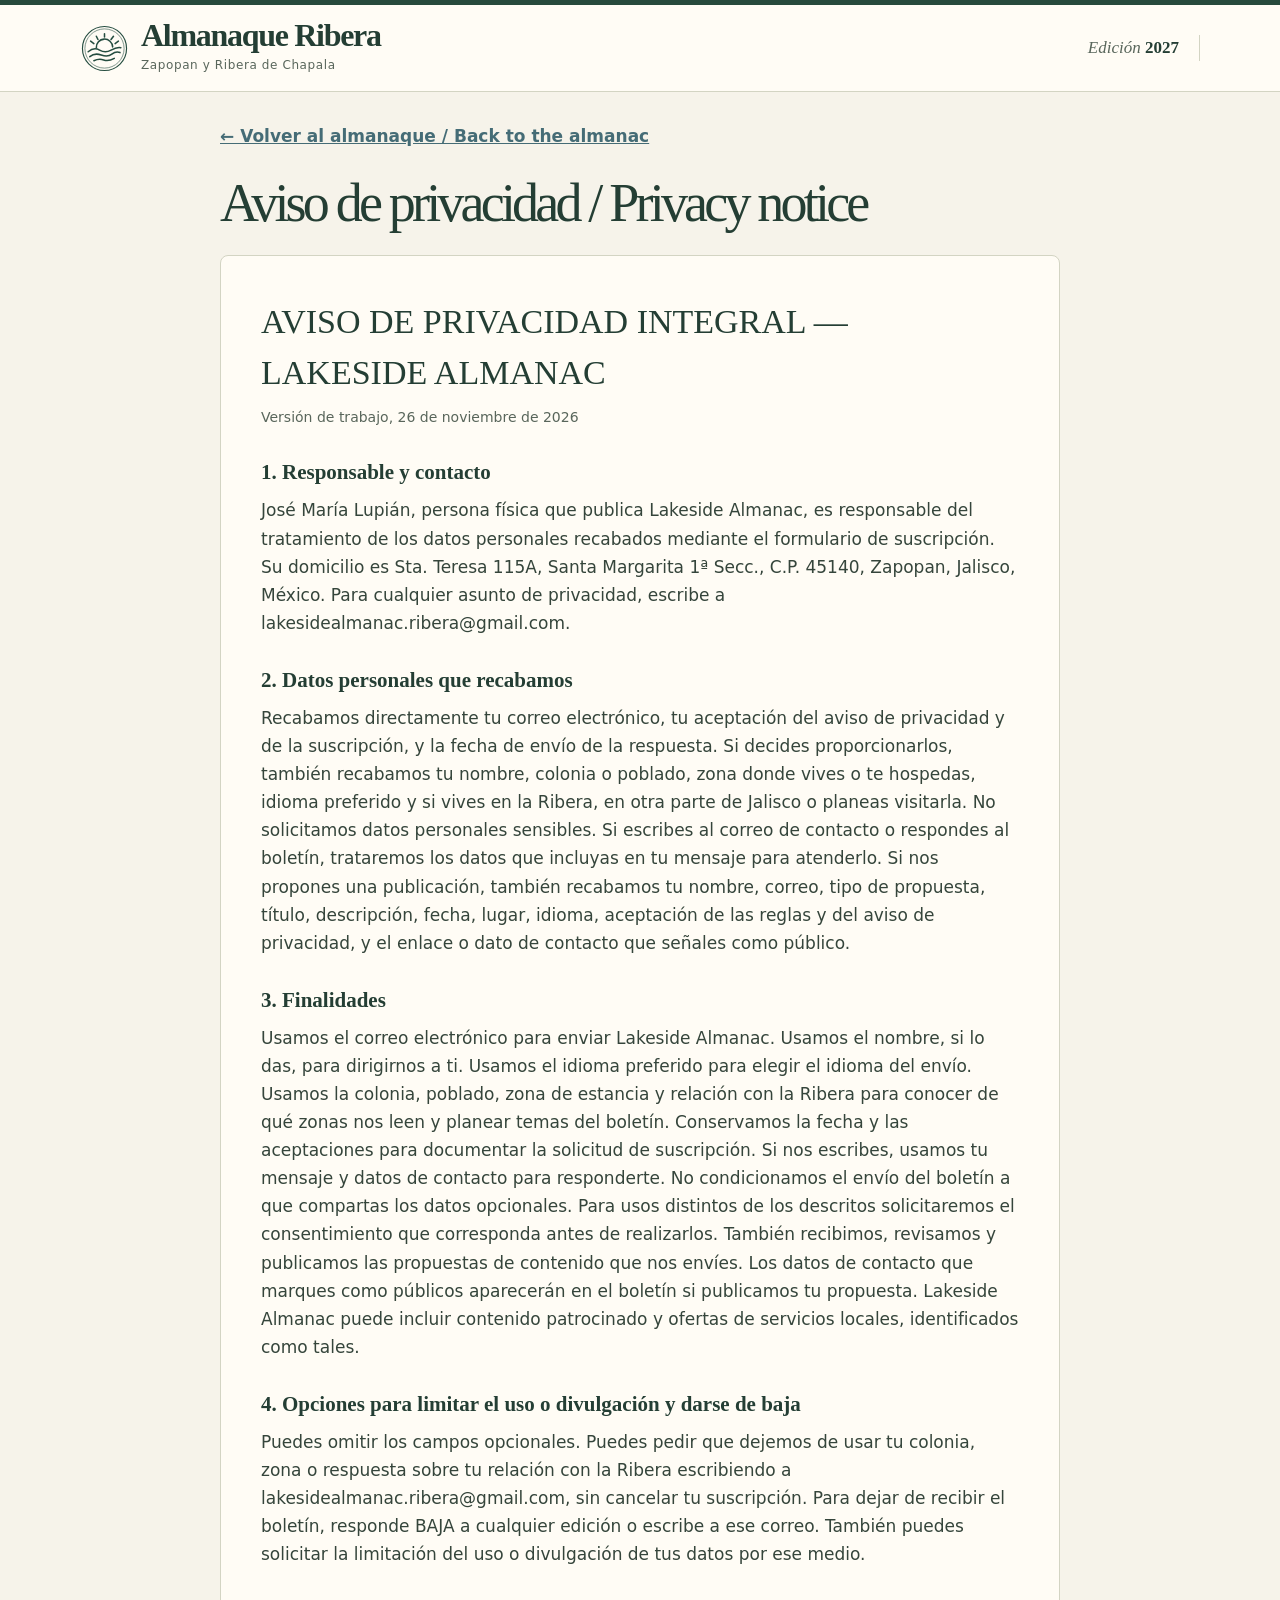
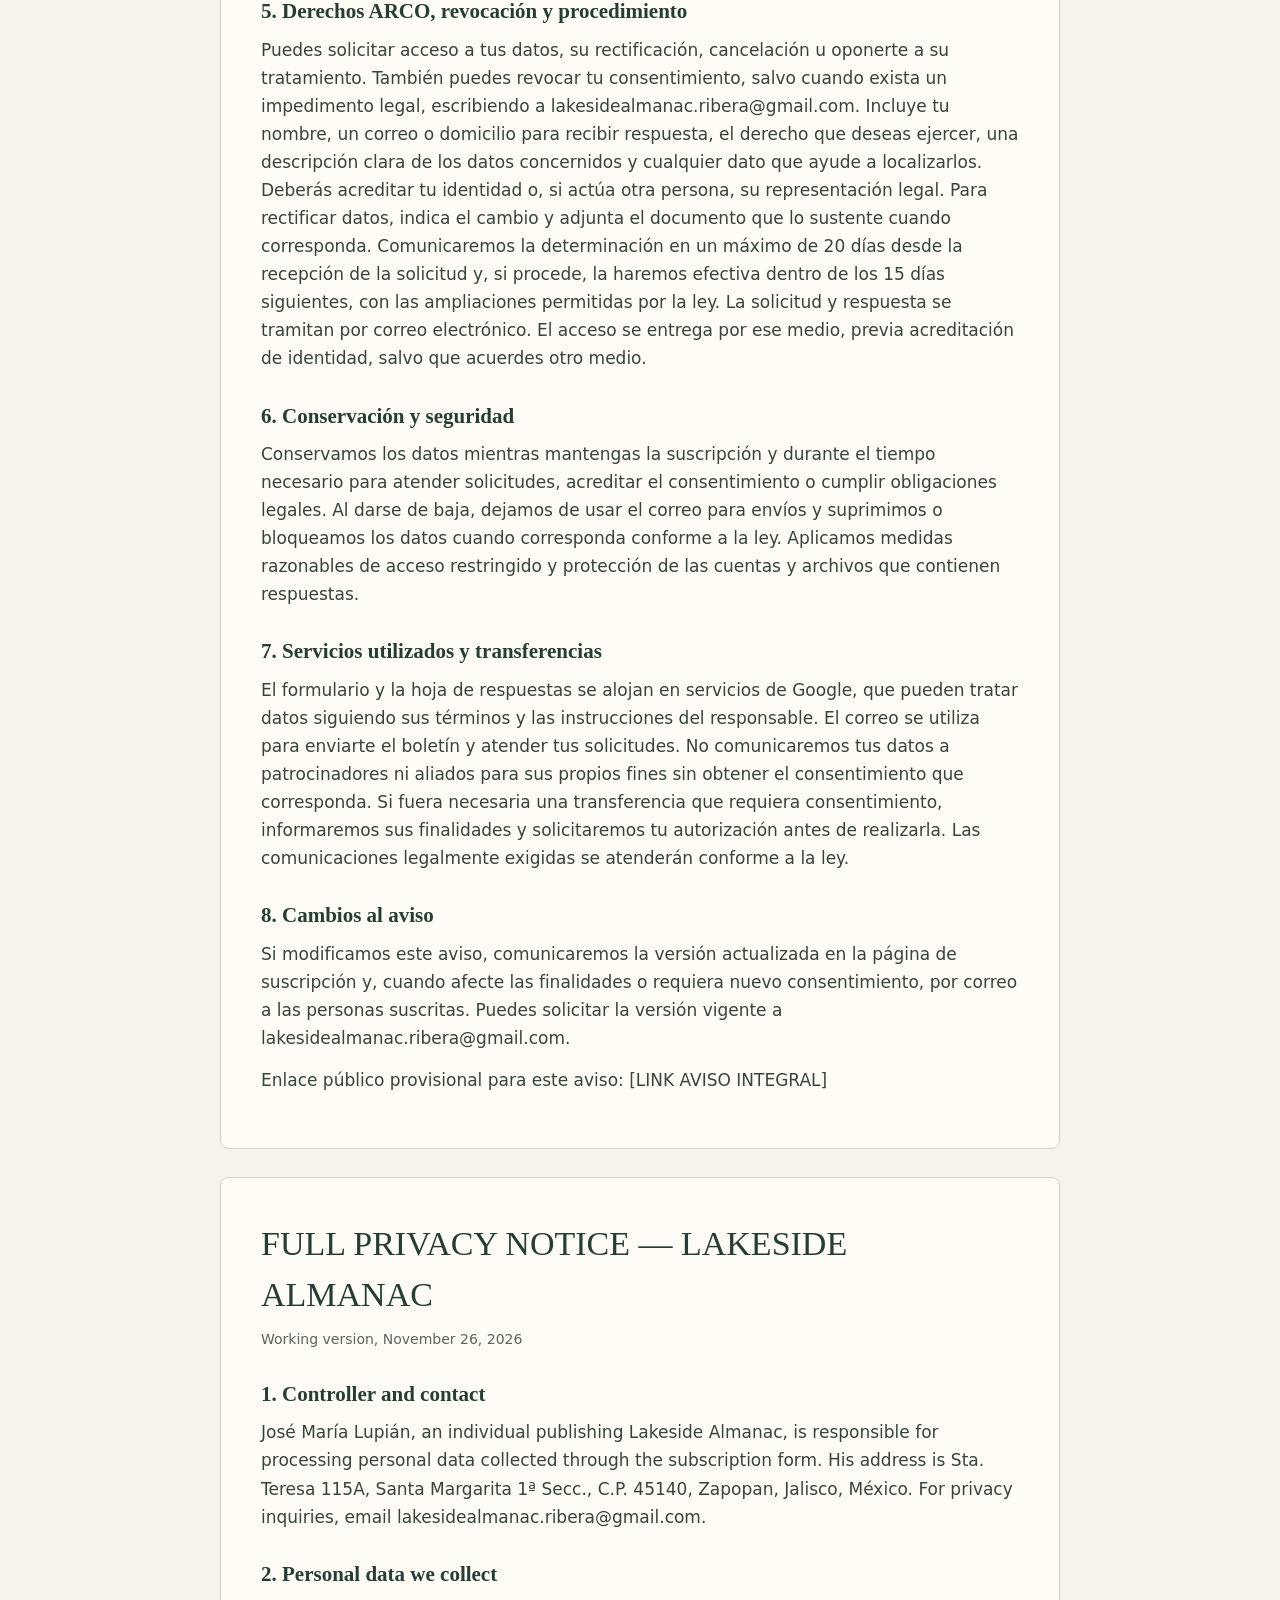
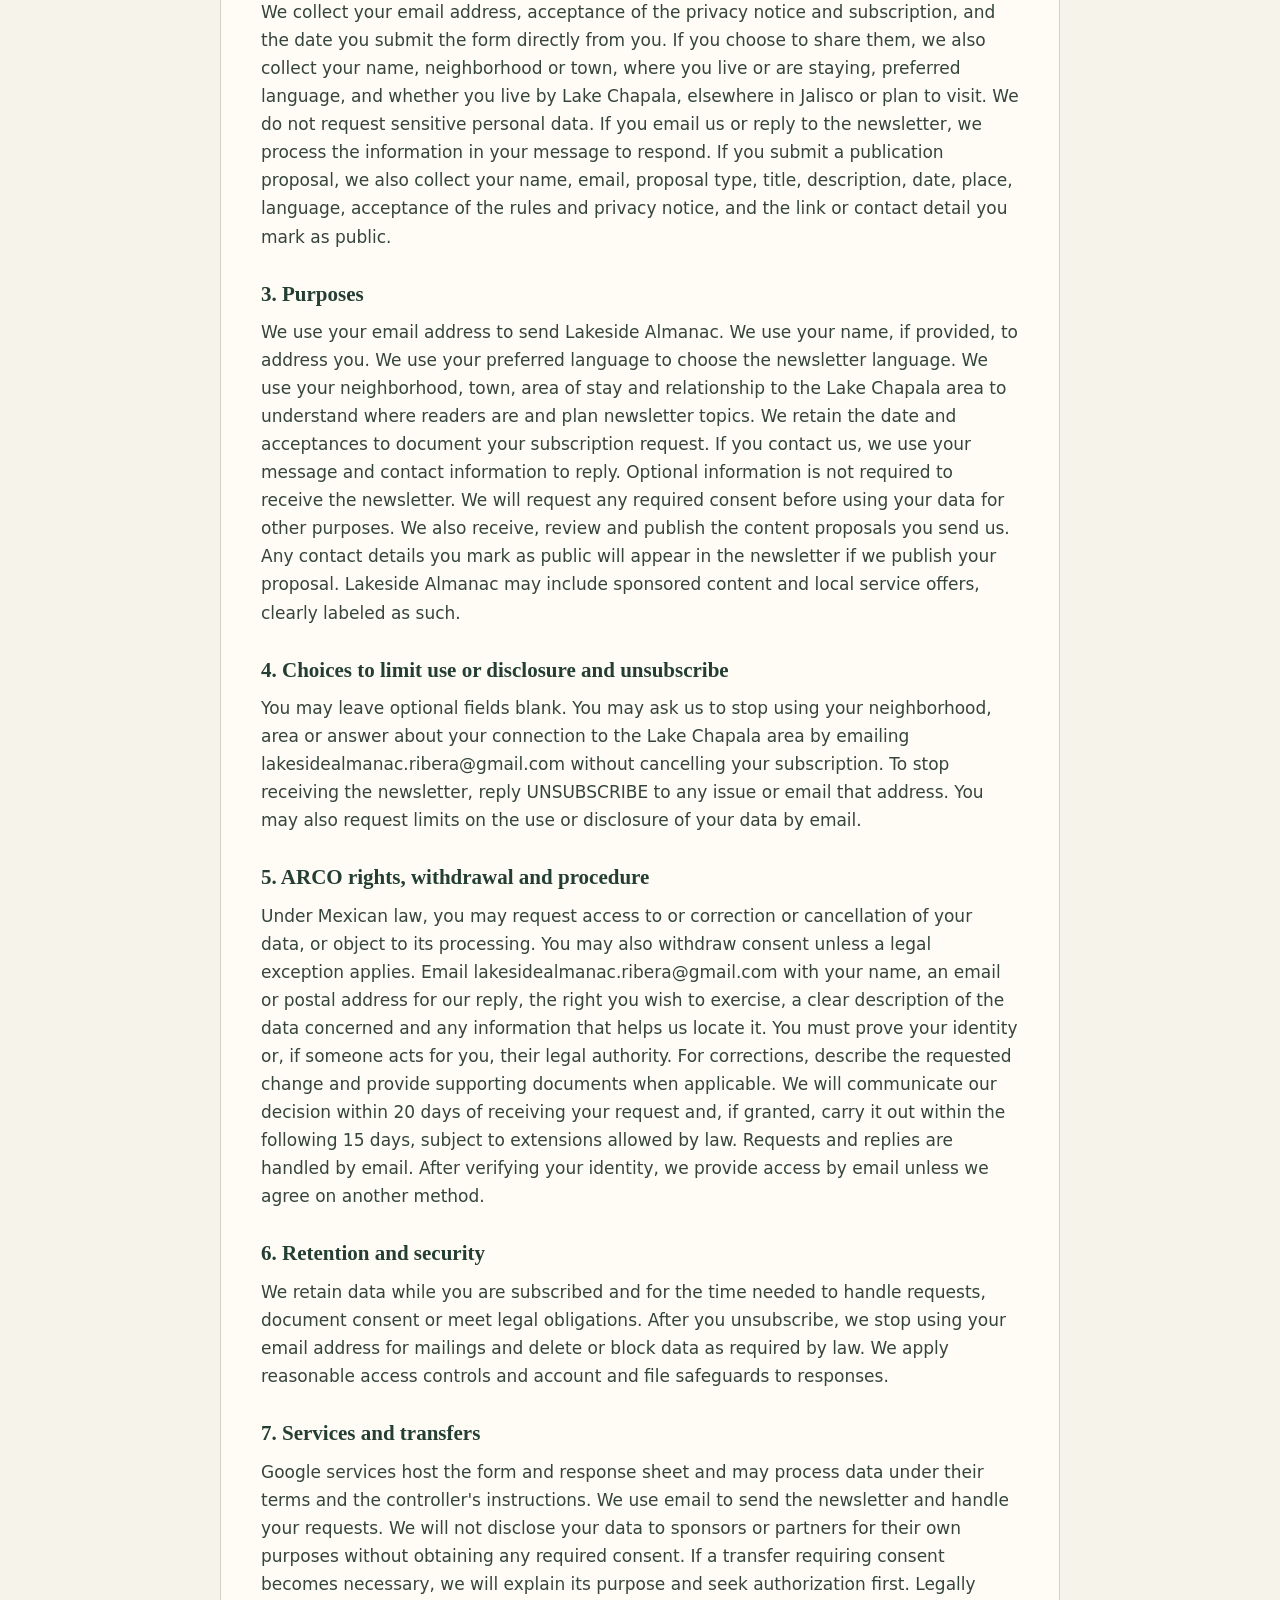
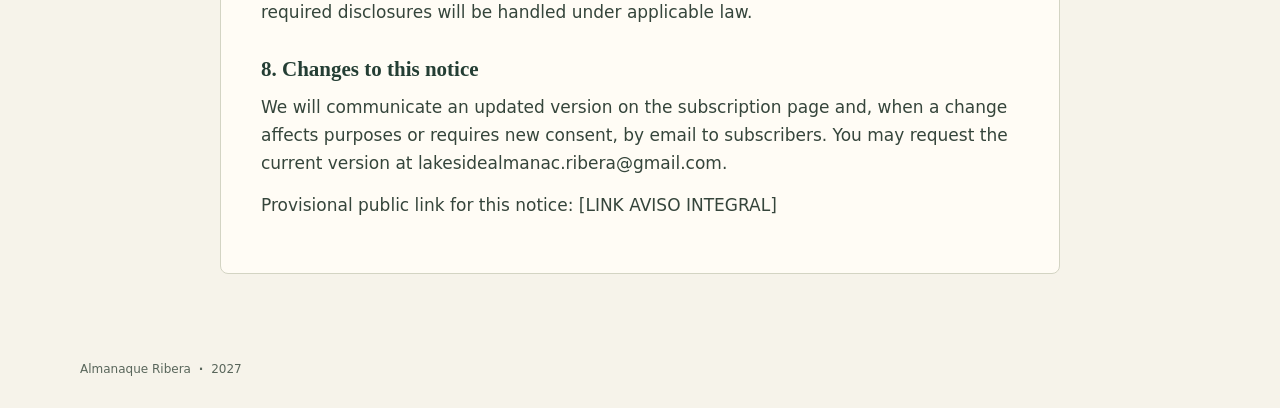
==== public/privacidad.html @ 1652d0a0 "Publicar aviso integral bilingüe y enlace de privacidad" ====
<!doctype html>
<html lang="es-MX">
<head>
<meta charset="utf-8">
<meta name="viewport" content="width=device-width,initial-scale=1">
<meta name="theme-color" content="#21483e">
<title>Aviso de privacidad · Almanaque Ribera</title>
<link rel="icon" href="./assets/sello.svg" type="image/svg+xml">
<link rel="stylesheet" href="./styles.css">
<style>
.privacy{width:min(840px,calc(100% - 32px));margin:32px auto 64px}.privacy>h1{font-size:clamp(34px,6vw,54px);line-height:1.1;color:var(--ink);font-weight:500;margin:0 0 22px}.privacy section{background:var(--paper);border:1px solid var(--line);border-radius:8px;padding:clamp(20px,4vw,40px);margin-top:22px}.privacy h2{font-size:clamp(25px,4vw,34px);font-weight:500;color:var(--ink);margin:0 0 8px}.privacy h3{font-size:21px;font-weight:600;color:var(--ink);margin:28px 0 8px}.privacy p{margin:0 0 14px;line-height:1.65;overflow-wrap:anywhere}.privacy .version{color:var(--muted);font-size:14px}.back{display:inline-block;color:var(--blue);font-weight:600;margin-bottom:24px}.privacy section+section{margin-top:28px}
</style>
<script>try{document.documentElement.dataset.theme=localStorage.getItem("ribera-color")==="dark"?"dark":"light"}catch{}</script>
</head>
<body>
<a class="skip" href="#contenido">Ir al aviso</a>
<header><div class="mast shell"><div class="brand"><img src="./assets/sello.svg" alt="" width="49" height="49"><div><strong>Almanaque Ribera</strong><small>Zapopan y Ribera de Chapala</small></div></div><div class="edition">Edición <b>2027</b></div></div></header>
<main id="contenido" class="privacy">
<a class="back" href="./index.html">← Volver al almanaque / Back to the almanac</a>
<h1>Aviso de privacidad / Privacy notice</h1>
<section lang="es-MX" aria-labelledby="es-MX-title">
<h2 id="es-MX-title">AVISO DE PRIVACIDAD INTEGRAL — LAKESIDE ALMANAC</h2>
<p class="version">Versión de trabajo, 26 de noviembre de 2026</p>
<h3>1. Responsable y contacto</h3>
<p>José María Lupián, persona física que publica Lakeside Almanac, es responsable del tratamiento de los datos personales recabados mediante el formulario de suscripción. Su domicilio es Sta. Teresa 115A, Santa Margarita 1ª Secc., C.P. 45140, Zapopan, Jalisco, México. Para cualquier asunto de privacidad, escribe a lakesidealmanac.ribera@gmail.com.</p>
<h3>2. Datos personales que recabamos</h3>
<p>Recabamos directamente tu correo electrónico, tu aceptación del aviso de privacidad y de la suscripción, y la fecha de envío de la respuesta. Si decides proporcionarlos, también recabamos tu nombre, colonia o poblado, zona donde vives o te hospedas, idioma preferido y si vives en la Ribera, en otra parte de Jalisco o planeas visitarla. No solicitamos datos personales sensibles. Si escribes al correo de contacto o respondes al boletín, trataremos los datos que incluyas en tu mensaje para atenderlo. Si nos propones una publicación, también recabamos tu nombre, correo, tipo de propuesta, título, descripción, fecha, lugar, idioma, aceptación de las reglas y del aviso de privacidad, y el enlace o dato de contacto que señales como público.</p>
<h3>3. Finalidades</h3>
<p>Usamos el correo electrónico para enviar Lakeside Almanac. Usamos el nombre, si lo das, para dirigirnos a ti. Usamos el idioma preferido para elegir el idioma del envío. Usamos la colonia, poblado, zona de estancia y relación con la Ribera para conocer de qué zonas nos leen y planear temas del boletín. Conservamos la fecha y las aceptaciones para documentar la solicitud de suscripción. Si nos escribes, usamos tu mensaje y datos de contacto para responderte. No condicionamos el envío del boletín a que compartas los datos opcionales. Para usos distintos de los descritos solicitaremos el consentimiento que corresponda antes de realizarlos. También recibimos, revisamos y publicamos las propuestas de contenido que nos envíes. Los datos de contacto que marques como públicos aparecerán en el boletín si publicamos tu propuesta. Lakeside Almanac puede incluir contenido patrocinado y ofertas de servicios locales, identificados como tales.</p>
<h3>4. Opciones para limitar el uso o divulgación y darse de baja</h3>
<p>Puedes omitir los campos opcionales. Puedes pedir que dejemos de usar tu colonia, zona o respuesta sobre tu relación con la Ribera escribiendo a lakesidealmanac.ribera@gmail.com, sin cancelar tu suscripción. Para dejar de recibir el boletín, responde BAJA a cualquier edición o escribe a ese correo. También puedes solicitar la limitación del uso o divulgación de tus datos por ese medio.</p>
<h3>5. Derechos ARCO, revocación y procedimiento</h3>
<p>Puedes solicitar acceso a tus datos, su rectificación, cancelación u oponerte a su tratamiento. También puedes revocar tu consentimiento, salvo cuando exista un impedimento legal, escribiendo a lakesidealmanac.ribera@gmail.com. Incluye tu nombre, un correo o domicilio para recibir respuesta, el derecho que deseas ejercer, una descripción clara de los datos concernidos y cualquier dato que ayude a localizarlos. Deberás acreditar tu identidad o, si actúa otra persona, su representación legal. Para rectificar datos, indica el cambio y adjunta el documento que lo sustente cuando corresponda. Comunicaremos la determinación en un máximo de 20 días desde la recepción de la solicitud y, si procede, la haremos efectiva dentro de los 15 días siguientes, con las ampliaciones permitidas por la ley. La solicitud y respuesta se tramitan por correo electrónico. El acceso se entrega por ese medio, previa acreditación de identidad, salvo que acuerdes otro medio.</p>
<h3>6. Conservación y seguridad</h3>
<p>Conservamos los datos mientras mantengas la suscripción y durante el tiempo necesario para atender solicitudes, acreditar el consentimiento o cumplir obligaciones legales. Al darse de baja, dejamos de usar el correo para envíos y suprimimos o bloqueamos los datos cuando corresponda conforme a la ley. Aplicamos medidas razonables de acceso restringido y protección de las cuentas y archivos que contienen respuestas.</p>
<h3>7. Servicios utilizados y transferencias</h3>
<p>El formulario y la hoja de respuestas se alojan en servicios de Google, que pueden tratar datos siguiendo sus términos y las instrucciones del responsable. El correo se utiliza para enviarte el boletín y atender tus solicitudes. No comunicaremos tus datos a patrocinadores ni aliados para sus propios fines sin obtener el consentimiento que corresponda. Si fuera necesaria una transferencia que requiera consentimiento, informaremos sus finalidades y solicitaremos tu autorización antes de realizarla. Las comunicaciones legalmente exigidas se atenderán conforme a la ley.</p>
<h3>8. Cambios al aviso</h3>
<p>Si modificamos este aviso, comunicaremos la versión actualizada en la página de suscripción y, cuando afecte las finalidades o requiera nuevo consentimiento, por correo a las personas suscritas. Puedes solicitar la versión vigente a lakesidealmanac.ribera@gmail.com.</p>
<p>Enlace público provisional para este aviso: [LINK AVISO INTEGRAL]</p>
</section>
<section lang="en" aria-labelledby="en-title">
<h2 id="en-title">FULL PRIVACY NOTICE — LAKESIDE ALMANAC</h2>
<p class="version">Working version, November 26, 2026</p>
<h3>1. Controller and contact</h3>
<p>José María Lupián, an individual publishing Lakeside Almanac, is responsible for processing personal data collected through the subscription form. His address is Sta. Teresa 115A, Santa Margarita 1ª Secc., C.P. 45140, Zapopan, Jalisco, México. For privacy inquiries, email lakesidealmanac.ribera@gmail.com.</p>
<h3>2. Personal data we collect</h3>
<p>We collect your email address, acceptance of the privacy notice and subscription, and the date you submit the form directly from you. If you choose to share them, we also collect your name, neighborhood or town, where you live or are staying, preferred language, and whether you live by Lake Chapala, elsewhere in Jalisco or plan to visit. We do not request sensitive personal data. If you email us or reply to the newsletter, we process the information in your message to respond. If you submit a publication proposal, we also collect your name, email, proposal type, title, description, date, place, language, acceptance of the rules and privacy notice, and the link or contact detail you mark as public.</p>
<h3>3. Purposes</h3>
<p>We use your email address to send Lakeside Almanac. We use your name, if provided, to address you. We use your preferred language to choose the newsletter language. We use your neighborhood, town, area of stay and relationship to the Lake Chapala area to understand where readers are and plan newsletter topics. We retain the date and acceptances to document your subscription request. If you contact us, we use your message and contact information to reply. Optional information is not required to receive the newsletter. We will request any required consent before using your data for other purposes. We also receive, review and publish the content proposals you send us. Any contact details you mark as public will appear in the newsletter if we publish your proposal. Lakeside Almanac may include sponsored content and local service offers, clearly labeled as such.</p>
<h3>4. Choices to limit use or disclosure and unsubscribe</h3>
<p>You may leave optional fields blank. You may ask us to stop using your neighborhood, area or answer about your connection to the Lake Chapala area by emailing lakesidealmanac.ribera@gmail.com without cancelling your subscription. To stop receiving the newsletter, reply UNSUBSCRIBE to any issue or email that address. You may also request limits on the use or disclosure of your data by email.</p>
<h3>5. ARCO rights, withdrawal and procedure</h3>
<p>Under Mexican law, you may request access to or correction or cancellation of your data, or object to its processing. You may also withdraw consent unless a legal exception applies. Email lakesidealmanac.ribera@gmail.com with your name, an email or postal address for our reply, the right you wish to exercise, a clear description of the data concerned and any information that helps us locate it. You must prove your identity or, if someone acts for you, their legal authority. For corrections, describe the requested change and provide supporting documents when applicable. We will communicate our decision within 20 days of receiving your request and, if granted, carry it out within the following 15 days, subject to extensions allowed by law. Requests and replies are handled by email. After verifying your identity, we provide access by email unless we agree on another method.</p>
<h3>6. Retention and security</h3>
<p>We retain data while you are subscribed and for the time needed to handle requests, document consent or meet legal obligations. After you unsubscribe, we stop using your email address for mailings and delete or block data as required by law. We apply reasonable access controls and account and file safeguards to responses.</p>
<h3>7. Services and transfers</h3>
<p>Google services host the form and response sheet and may process data under their terms and the controller's instructions. We use email to send the newsletter and handle your requests. We will not disclose your data to sponsors or partners for their own purposes without obtaining any required consent. If a transfer requiring consent becomes necessary, we will explain its purpose and seek authorization first. Legally required disclosures will be handled under applicable law.</p>
<h3>8. Changes to this notice</h3>
<p>We will communicate an updated version on the subscription page and, when a change affects purposes or requires new consent, by email to subscribers. You may request the current version at lakesidealmanac.ribera@gmail.com.</p>
<p>Provisional public link for this notice: [LINK AVISO INTEGRAL]</p>
</section>
</main>
<footer class="shell"><span>Almanaque Ribera <b>·</b> 2027</span></footer>
</body>
</html>
---- public/styles.css ----
*{box-sizing:border-box}
:root{color-scheme:light;--bg:#f6f3ea;--paper:#fffcf5;--ink:#243e34;--body:#35453b;--muted:#59665b;--line:#d3d4c3;--wash:#e9ecdf;--hero:#f3efdf;--gold:#86612d;--blue:#456c76;--sky:#214c4c;--skytext:#fffbed;--garden:#eef1e4}
:root[data-theme=dark]{color-scheme:dark;--bg:#17251f;--paper:#202f27;--ink:#eff0dc;--body:#e2e6d8;--muted:#bac6b7;--line:#455647;--wash:#33463a;--hero:#263a30;--gold:#e3c088;--blue:#a9cfd0;--sky:#173b3e;--skytext:#f7f3dc;--garden:#29392b}
body{margin:0;background:var(--bg);color:var(--body);font:17px/1.5 system-ui,-apple-system,"Segoe UI",sans-serif}
h1,h2,h3,p,dl,dd,ul{margin:0}button,input{font:inherit}button,summary,.datepick{cursor:pointer}button{color:inherit}button:focus-visible,summary:focus-visible,a:focus-visible,.datepick:focus-within{outline:3px solid #ba8537;outline-offset:3px}button:disabled{opacity:.34;cursor:default}.shell{width:min(1120px,calc(100% - 72px));margin:auto}
header{border-top:5px solid #274a3c;border-bottom:1px solid var(--line);background:var(--paper)}.mast,.brand,.head,.sectionlabel,.daybar,.controls,.eyebrow,.location,.datepick,.times span,footer{display:flex;align-items:center}.mast{min-height:86px;gap:20px}.brand{gap:12px}.brand strong,h1,h2,h3,.times strong,.eventDay,.edition{font-family:Georgia,"Times New Roman",serif}.brand strong{display:block;font-size:clamp(23px,3vw,32px);font-weight:600;letter-spacing:-1.3px;line-height:1;color:var(--ink)}.brand small{font-size:12px;letter-spacing:.6px;color:var(--muted)}.edition{margin-left:auto;font-style:italic;font-size:17px;color:var(--muted);border-right:1px solid var(--line);padding-right:20px}.edition b{color:var(--ink);font-style:normal}
.symbols{position:absolute;width:0;height:0;overflow:hidden}.ico{display:inline-block;width:21px;height:21px;flex:none}.round,.arrow{width:42px;height:42px;display:grid;place-items:center;border:1px solid var(--line);background:transparent;border-radius:50%}.arrow{border-radius:6px}.daybar{justify-content:space-between;padding:21px 0 16px;gap:10px}.sectionlabel{gap:9px;font-weight:650;font-size:15px;color:var(--ink)}.sectionlabel .ico{width:18px}.controls{gap:5px}.datepick{position:relative;gap:8px;font-size:14px;font-weight:600;padding:0 12px;height:42px;border:1px solid var(--line);border-radius:6px;background:var(--paper)}.datepick input{position:absolute;inset:0;width:100%;height:100%;opacity:0;cursor:pointer}.datepick input::-webkit-calendar-picker-indicator{position:absolute;inset:0;width:100%;height:100%;cursor:pointer}
.hero{position:relative;isolation:isolate;overflow:hidden;display:flex;align-items:center;min-height:249px;border:1px solid #aebaa5;border-radius:8px;background:var(--hero)}.heroCopy{z-index:1;padding:27px 34px 30px;min-width:36%}.eyebrow,.kicker,.period,.eventMonth,.facts dt,.footnote{font-size:13px}.eyebrow,.kicker,.period,.eventMonth{letter-spacing:1.4px;font-weight:650;text-transform:uppercase}.eyebrow{gap:9px;color:var(--muted);font-size:11px}.eyebrow i{display:block;width:24px;height:2px;background:#9b783e}#weekday{font:italic 23px Georgia,serif;color:var(--ink);margin-top:18px}h1{font-weight:500;font-size:clamp(42px,5.9vw,78px);letter-spacing:-3.8px;color:var(--ink);line-height:1.06}.location{font-size:14px;gap:5px;margin-top:17px;color:var(--muted)}.location .ico{width:15px;height:17px}.landscape{position:absolute;inset:0 0 0 35%;background:url("./assets/ribera.svg") center right/cover no-repeat;mask-image:linear-gradient(to right,transparent,#000 19%);z-index:-1}
.columns{display:grid;grid-template-columns:1.15fr 1fr;gap:20px;margin:22px 0}.stack{display:flex;flex-direction:column;gap:18px}.card{padding:23px 25px;background:var(--paper);border:1px solid var(--line);border-radius:8px}.head{gap:12px;flex-wrap:wrap}.head h2{font-weight:500;color:var(--ink);font-size:clamp(25px,2.4vw,32px);letter-spacing:-1.2px;line-height:1.16}.head>span{margin-left:auto}.iconbox{border-radius:50%;width:37px;height:37px;display:grid;place-items:center}.gold{background:#eee4ca;color:#81602c}.blue{background:#deeaeb;color:#3c6571}.green{background:#d6e2cc;color:#476042}.badge{display:inline-flex;align-items:center;gap:5px;color:var(--muted);font-weight:650;font-size:10px;letter-spacing:.65px;white-space:nowrap}.badge:before{content:"";width:6px;height:6px;border-radius:50%;background:#61836b}.badge.pending:before{background:transparent;border:1.4px solid #ad843f}
.cities{display:inline-flex;gap:2px;background:var(--wash);border:1px solid var(--line);padding:2px;border-radius:6px;margin-top:20px}.cities button{border:0;background:transparent;border-radius:4px;font-size:14px;min-height:36px;padding:4px 16px}.cities button[aria-pressed=true]{background:var(--ink);color:var(--paper);font-weight:650}.times{display:grid;grid-template-columns:1fr 1fr;margin:20px 0 12px}.times>div+div{border-left:1px solid var(--line);padding-left:25px}.times span{gap:7px;font-size:14px;color:var(--muted)}.times .ico{color:var(--gold);width:19px}.times strong{display:block;font-size:clamp(36px,4vw,52px);line-height:1.15;font-weight:500;color:var(--ink);font-variant-numeric:tabular-nums;letter-spacing:-2px}.footnote,.facts dt{color:var(--muted)}.sky{background:var(--sky);color:var(--skytext);border-color:var(--sky)}.sky h2{color:var(--skytext)}.sky .iconbox{background:#3a6061;color:#eadbb4}.period{font-size:11px;color:#c9d7c8;margin:17px 0 8px}.events{list-style:none;padding:0}.events li{display:flex;gap:15px;padding:16px 0;border-top:1px solid #64817a}.events li:last-child{padding-bottom:0}.eventDate{width:40px;flex:none;text-align:center}.eventDay{display:block;font-size:31px;line-height:1.1}.eventMonth{display:block;font-size:10px;color:#cedccf}.eventText{font-size:16px;line-height:1.45}.sky .badge{color:#cedccf}.sky .badge:before{background:#a9c5ad}.sky .pending:before{background:transparent}.facts>div{margin-top:14px;border-top:1px solid var(--line);padding-top:12px}.facts dd{margin-top:3px}.garden{background:var(--garden)}.kicker{color:var(--muted);font-size:11px;margin:18px 0 8px}#gardenText p+p{margin-top:10px}
.notes{font-size:15px;border-block:1px solid var(--line);padding:13px 0}.notes summary{color:var(--ink);font-weight:600}.notes h3{font-size:21px;margin-top:20px}.notes p{margin:7px 0;overflow-wrap:anywhere}.notes a{color:var(--blue)}footer{justify-content:space-between;gap:8px;padding:22px 0 30px;font-size:12px;color:var(--muted)}footer b{padding:0 4px}.skip,.sr{position:absolute;clip-path:inset(50%);width:1px;height:1px;overflow:hidden}.skip:focus{clip-path:none;width:auto;height:auto;z-index:9;background:var(--paper);padding:8px}.notes a:hover,button:hover:not(:disabled){filter:brightness(.93)}[hidden]{display:none!important}
[data-theme=dark] .brand img{background:#e8eddb;border-radius:50%}[data-theme=dark] .landscape{filter:brightness(.71) saturate(.76)}
@media(max-width:760px){.shell{width:calc(100% - 36px)}.mast{min-height:73px;gap:12px}.brand img{width:41px;height:41px}.brand{gap:8px}.edition{font-size:15px;padding-right:12px}.columns{grid-template-columns:1fr;gap:14px}.stack{display:contents}.card{padding:20px}.sky{order:4}.garden{order:5}.daybar{padding:14px 0}.hero{min-height:210px}.heroCopy{padding:20px}.landscape{left:28%;mask-image:linear-gradient(to right,transparent,#000 45%)}h1{letter-spacing:-2.5px}.head{gap:9px}.head h2{font-size:27px}.times strong{font-size:42px}}
@media(max-width:520px){.edition{display:none}.round{margin-left:auto}.sectionlabel{font-size:13px;gap:5px}.controls{gap:3px}.controls .arrow{width:34px}.datepick{padding:0 7px;font-size:12px}.hero{min-height:268px;align-items:flex-start}.heroCopy{padding:17px 18px}.landscape{inset:auto 0 0;height:135px;mask-image:linear-gradient(to bottom,transparent,#000 29%);background-position:center 56%}#weekday{margin-top:10px;font-size:20px}.location{margin-top:6px}.eyebrow{font-size:10px}h1{font-size:44px}.columns{margin-top:15px}.card{padding:18px}.head h2{font-size:25px}.head>span:empty{display:none}.brand small{font-size:10px}.brand strong{font-size:24px}.sectionlabel .ico{width:16px}.badge{font-size:9px}footer{align-items:flex-start;flex-wrap:wrap}}
@media(max-width:350px){.shell{width:calc(100% - 22px)}.head{gap:7px}.sectionlabel .ico{display:none}}
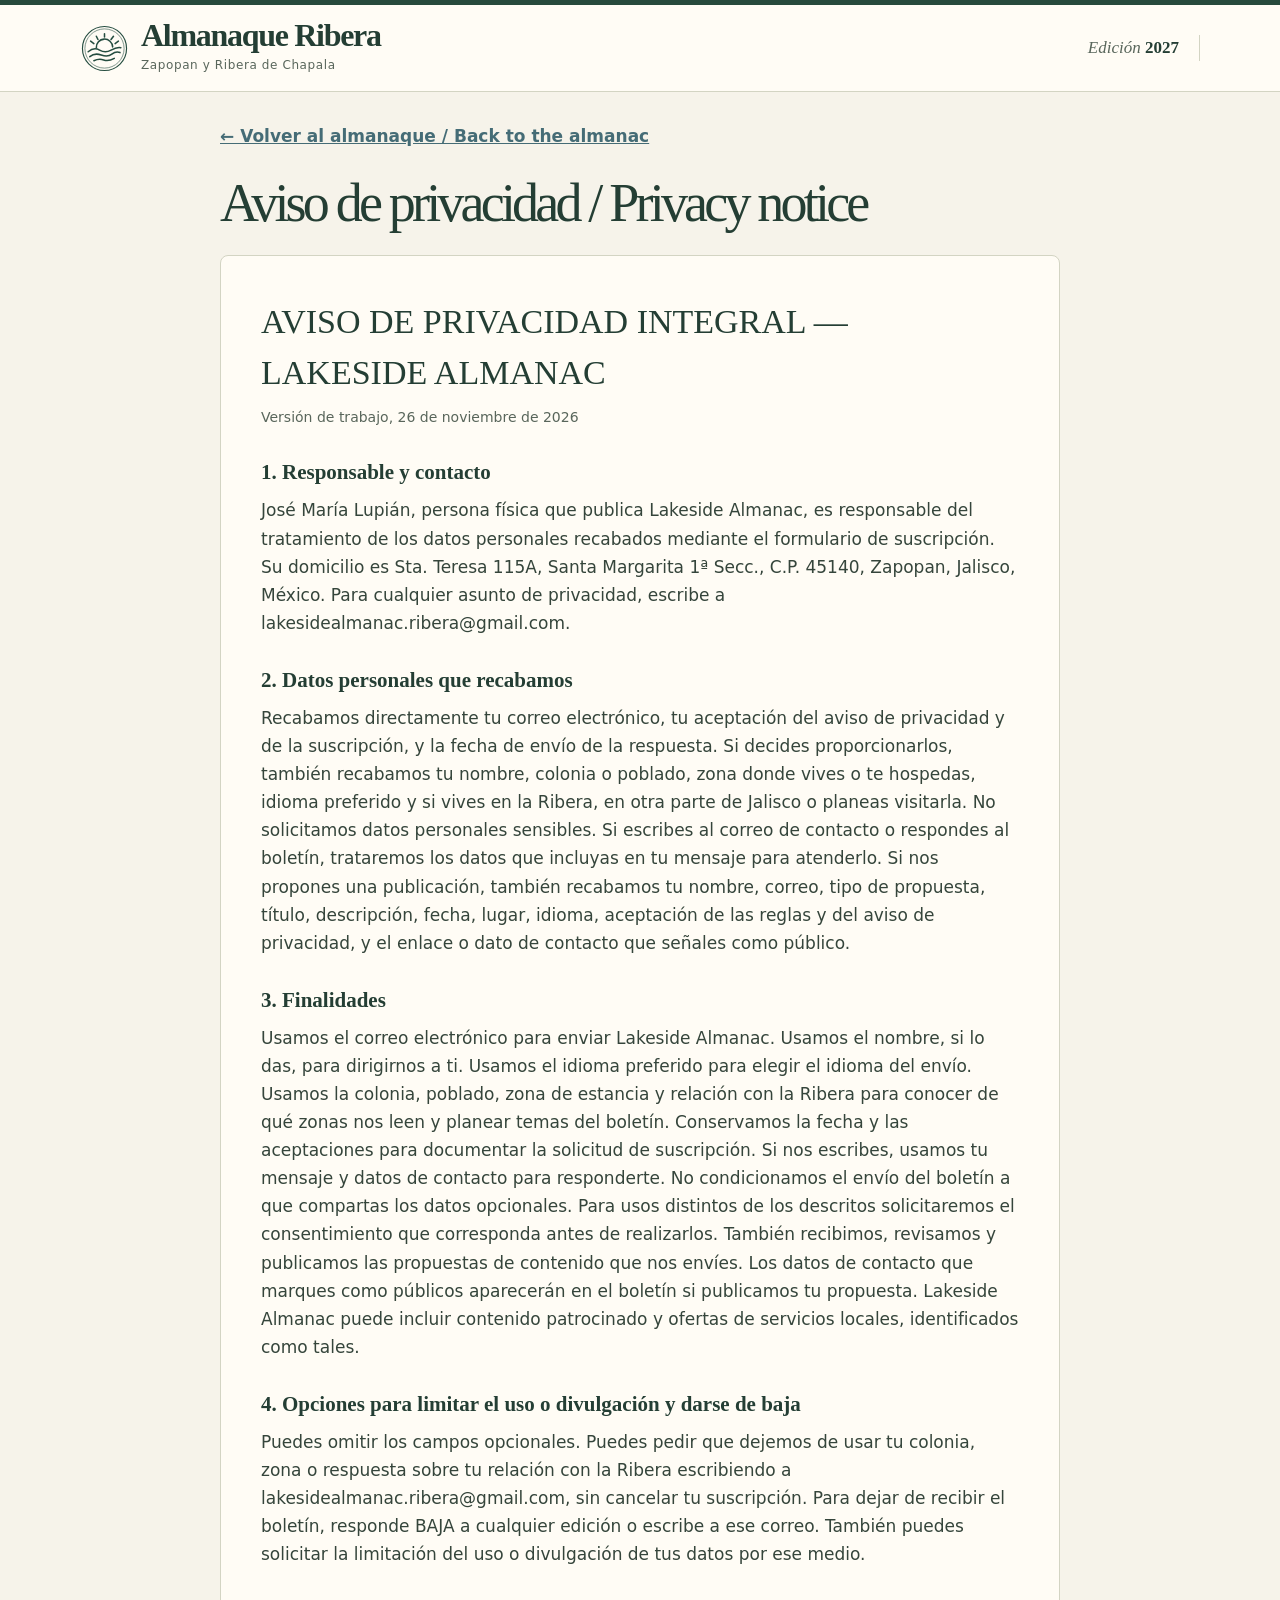
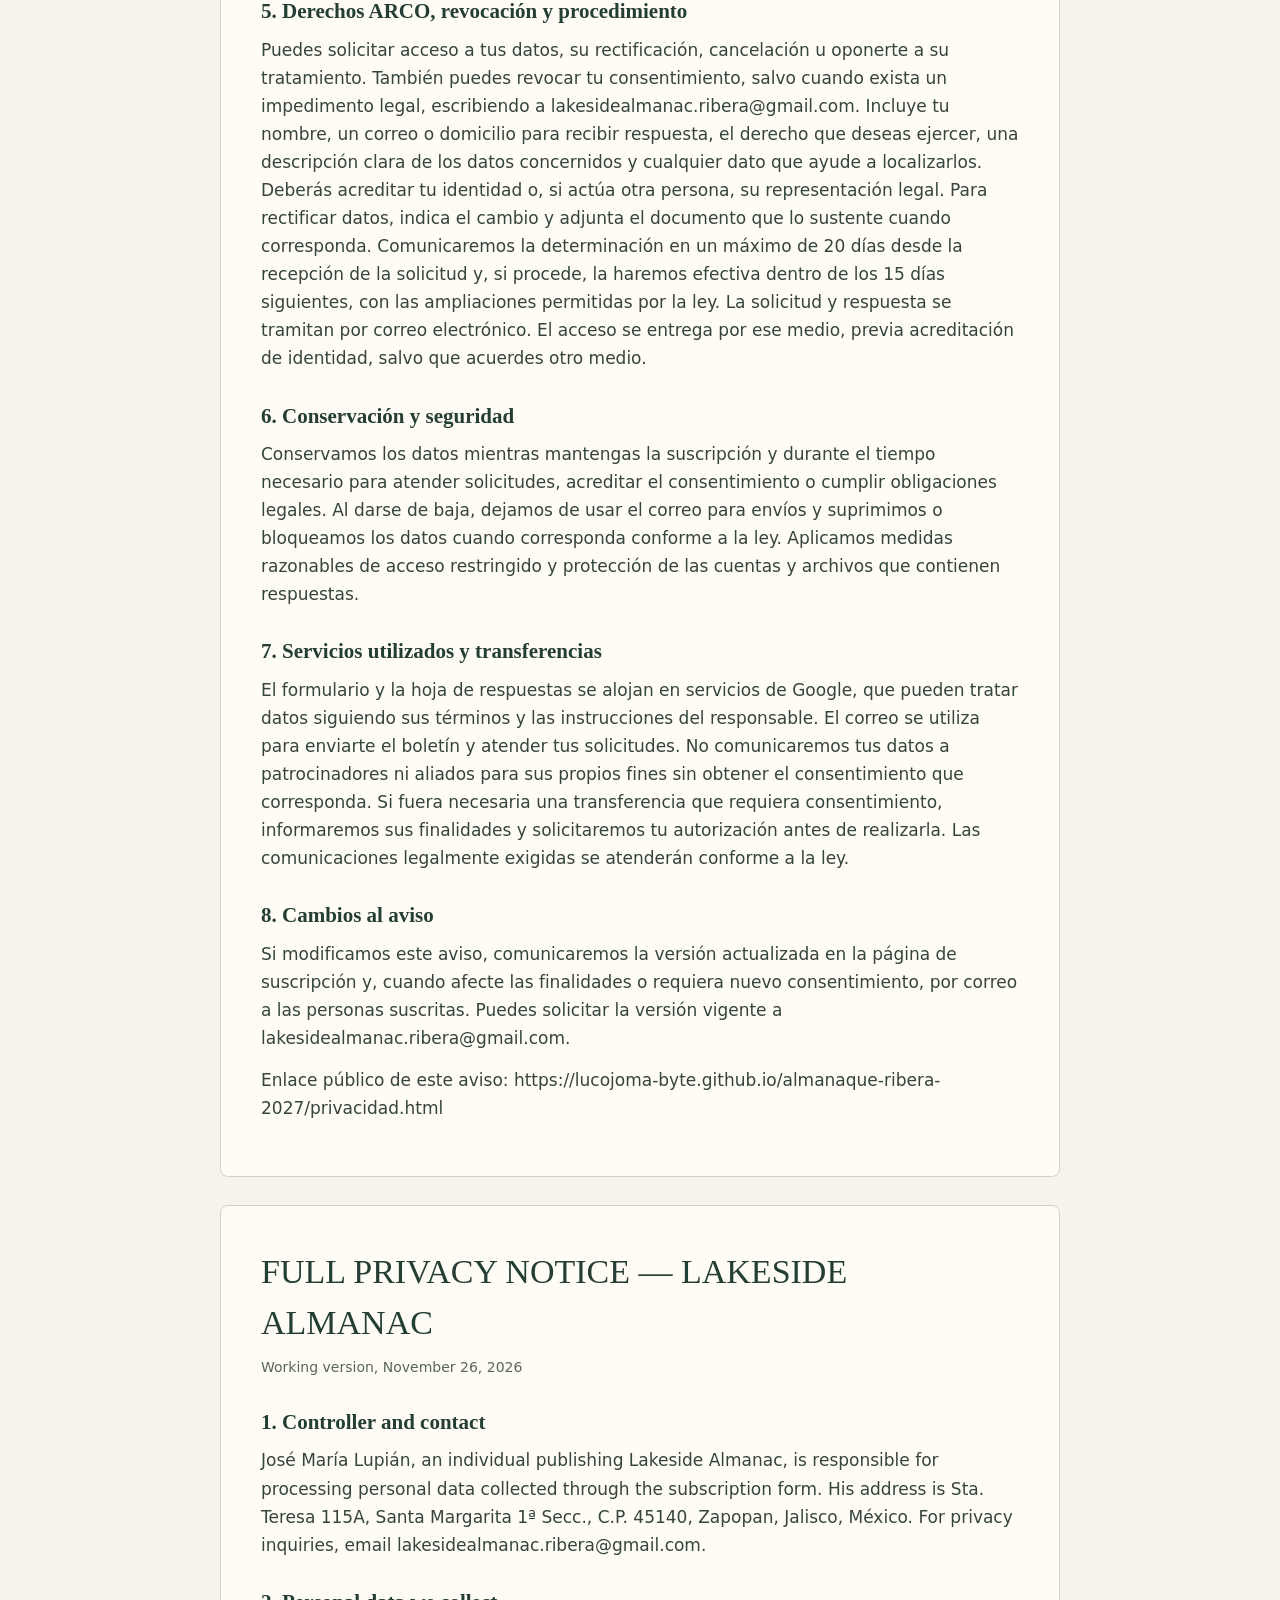
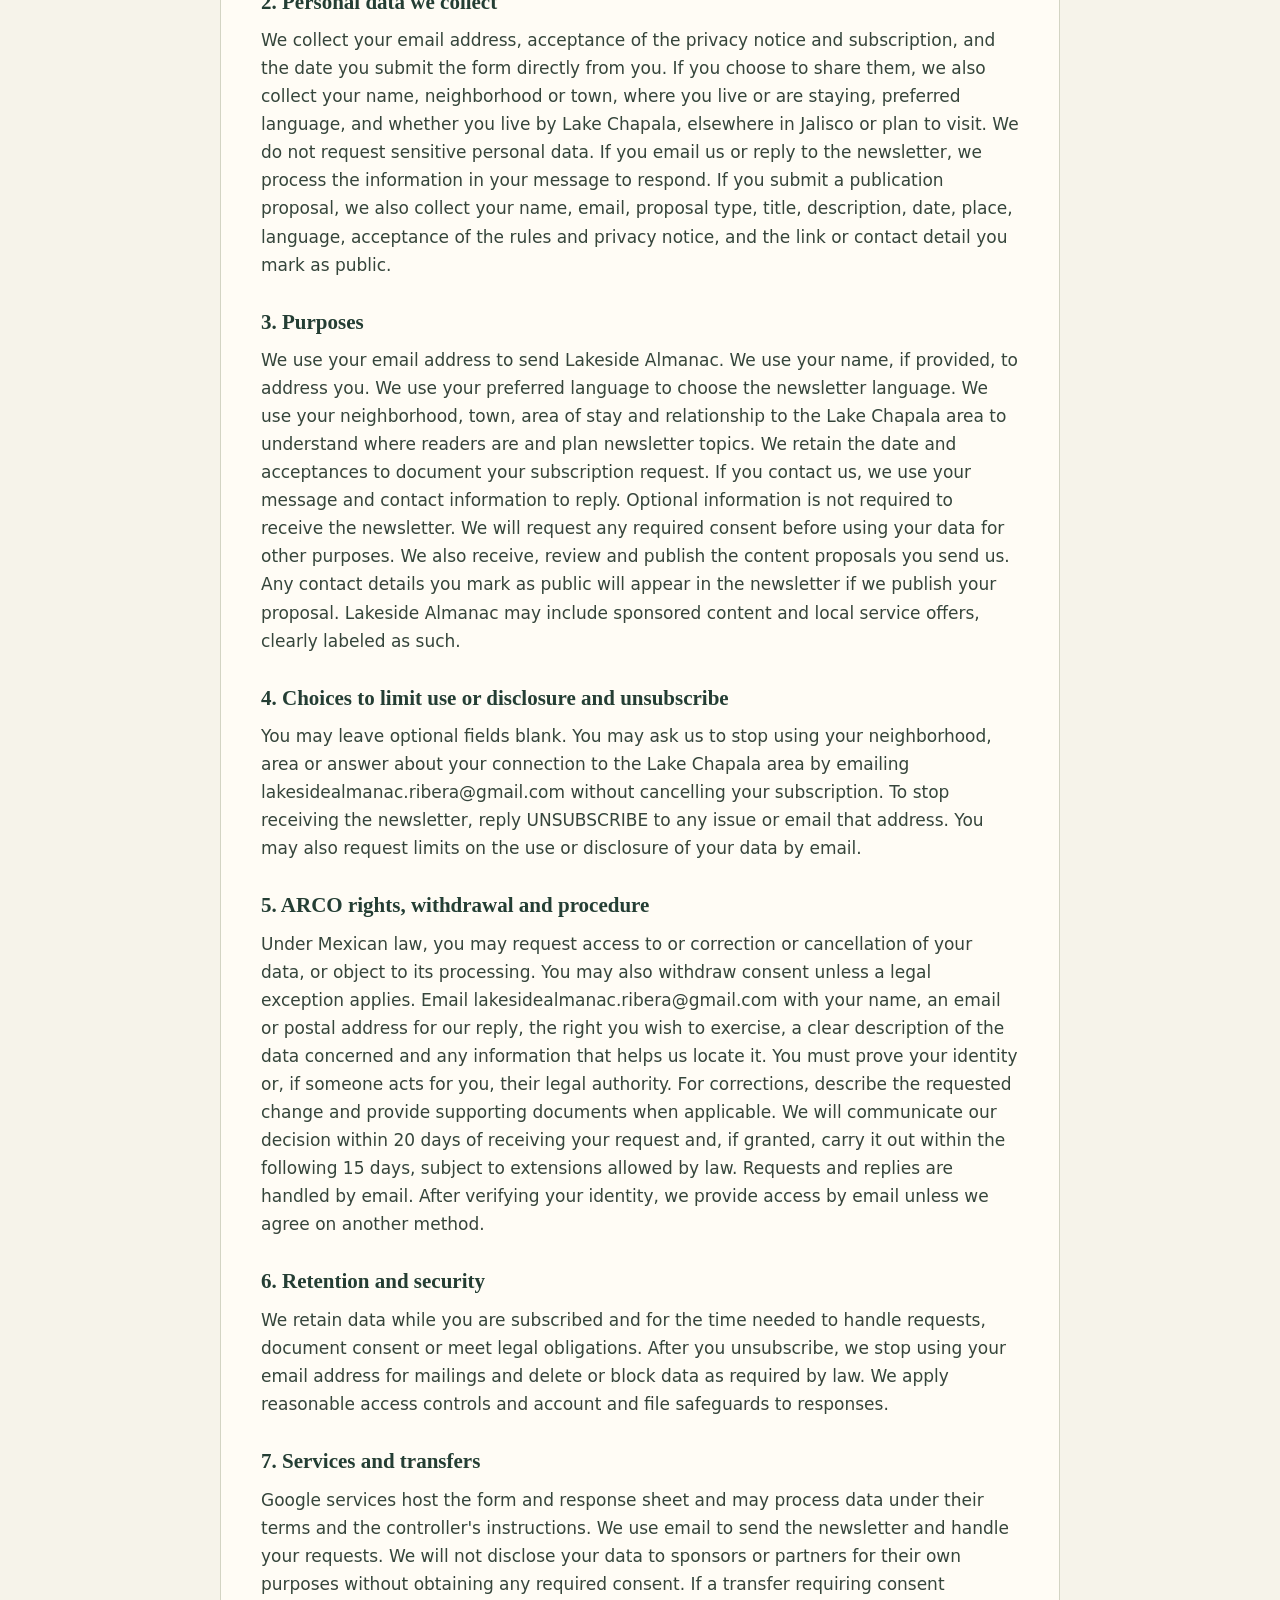
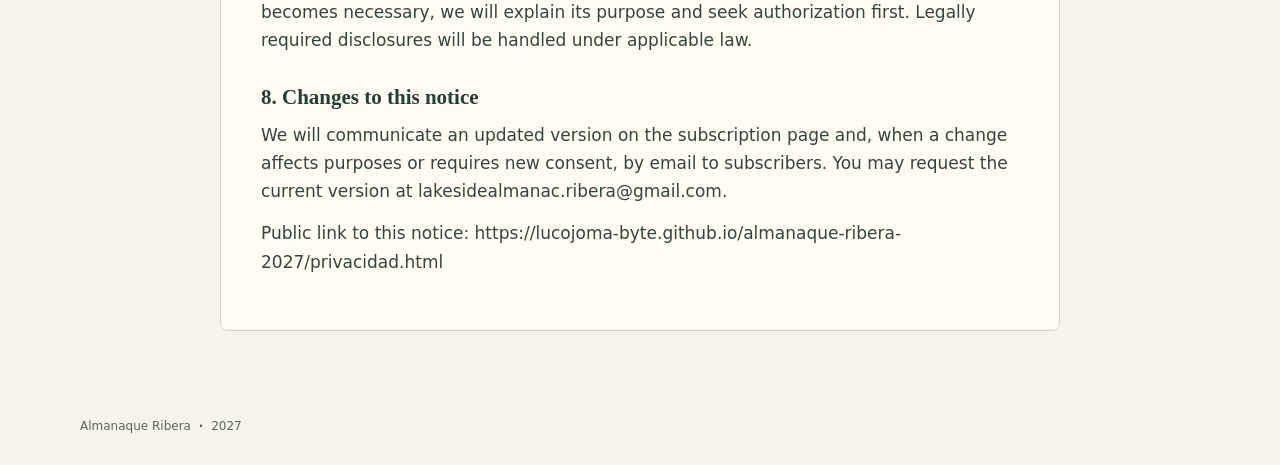
==== commit 45f58c4d: "Activar suscripción de Lakeside Almanac" ====
--- a/public/privacidad.html
+++ b/public/privacidad.html
@@ -37,7 +37,7 @@
 <p>El formulario y la hoja de respuestas se alojan en servicios de Google, que pueden tratar datos siguiendo sus términos y las instrucciones del responsable. El correo se utiliza para enviarte el boletín y atender tus solicitudes. No comunicaremos tus datos a patrocinadores ni aliados para sus propios fines sin obtener el consentimiento que corresponda. Si fuera necesaria una transferencia que requiera consentimiento, informaremos sus finalidades y solicitaremos tu autorización antes de realizarla. Las comunicaciones legalmente exigidas se atenderán conforme a la ley.</p>
 <h3>8. Cambios al aviso</h3>
 <p>Si modificamos este aviso, comunicaremos la versión actualizada en la página de suscripción y, cuando afecte las finalidades o requiera nuevo consentimiento, por correo a las personas suscritas. Puedes solicitar la versión vigente a lakesidealmanac.ribera@gmail.com.</p>
-<p>Enlace público provisional para este aviso: [LINK AVISO INTEGRAL]</p>
+<p>Enlace público de este aviso: https://lucojoma-byte.github.io/almanaque-ribera-2027/privacidad.html</p>
 </section>
 <section lang="en" aria-labelledby="en-title">
 <h2 id="en-title">FULL PRIVACY NOTICE — LAKESIDE ALMANAC</h2>
@@ -58,7 +58,7 @@
 <p>Google services host the form and response sheet and may process data under their terms and the controller's instructions. We use email to send the newsletter and handle your requests. We will not disclose your data to sponsors or partners for their own purposes without obtaining any required consent. If a transfer requiring consent becomes necessary, we will explain its purpose and seek authorization first. Legally required disclosures will be handled under applicable law.</p>
 <h3>8. Changes to this notice</h3>
 <p>We will communicate an updated version on the subscription page and, when a change affects purposes or requires new consent, by email to subscribers. You may request the current version at lakesidealmanac.ribera@gmail.com.</p>
-<p>Provisional public link for this notice: [LINK AVISO INTEGRAL]</p>
+<p>Public link to this notice: https://lucojoma-byte.github.io/almanaque-ribera-2027/privacidad.html</p>
 </section>
 </main>
 <footer class="shell"><span>Almanaque Ribera <b>·</b> 2027</span></footer>
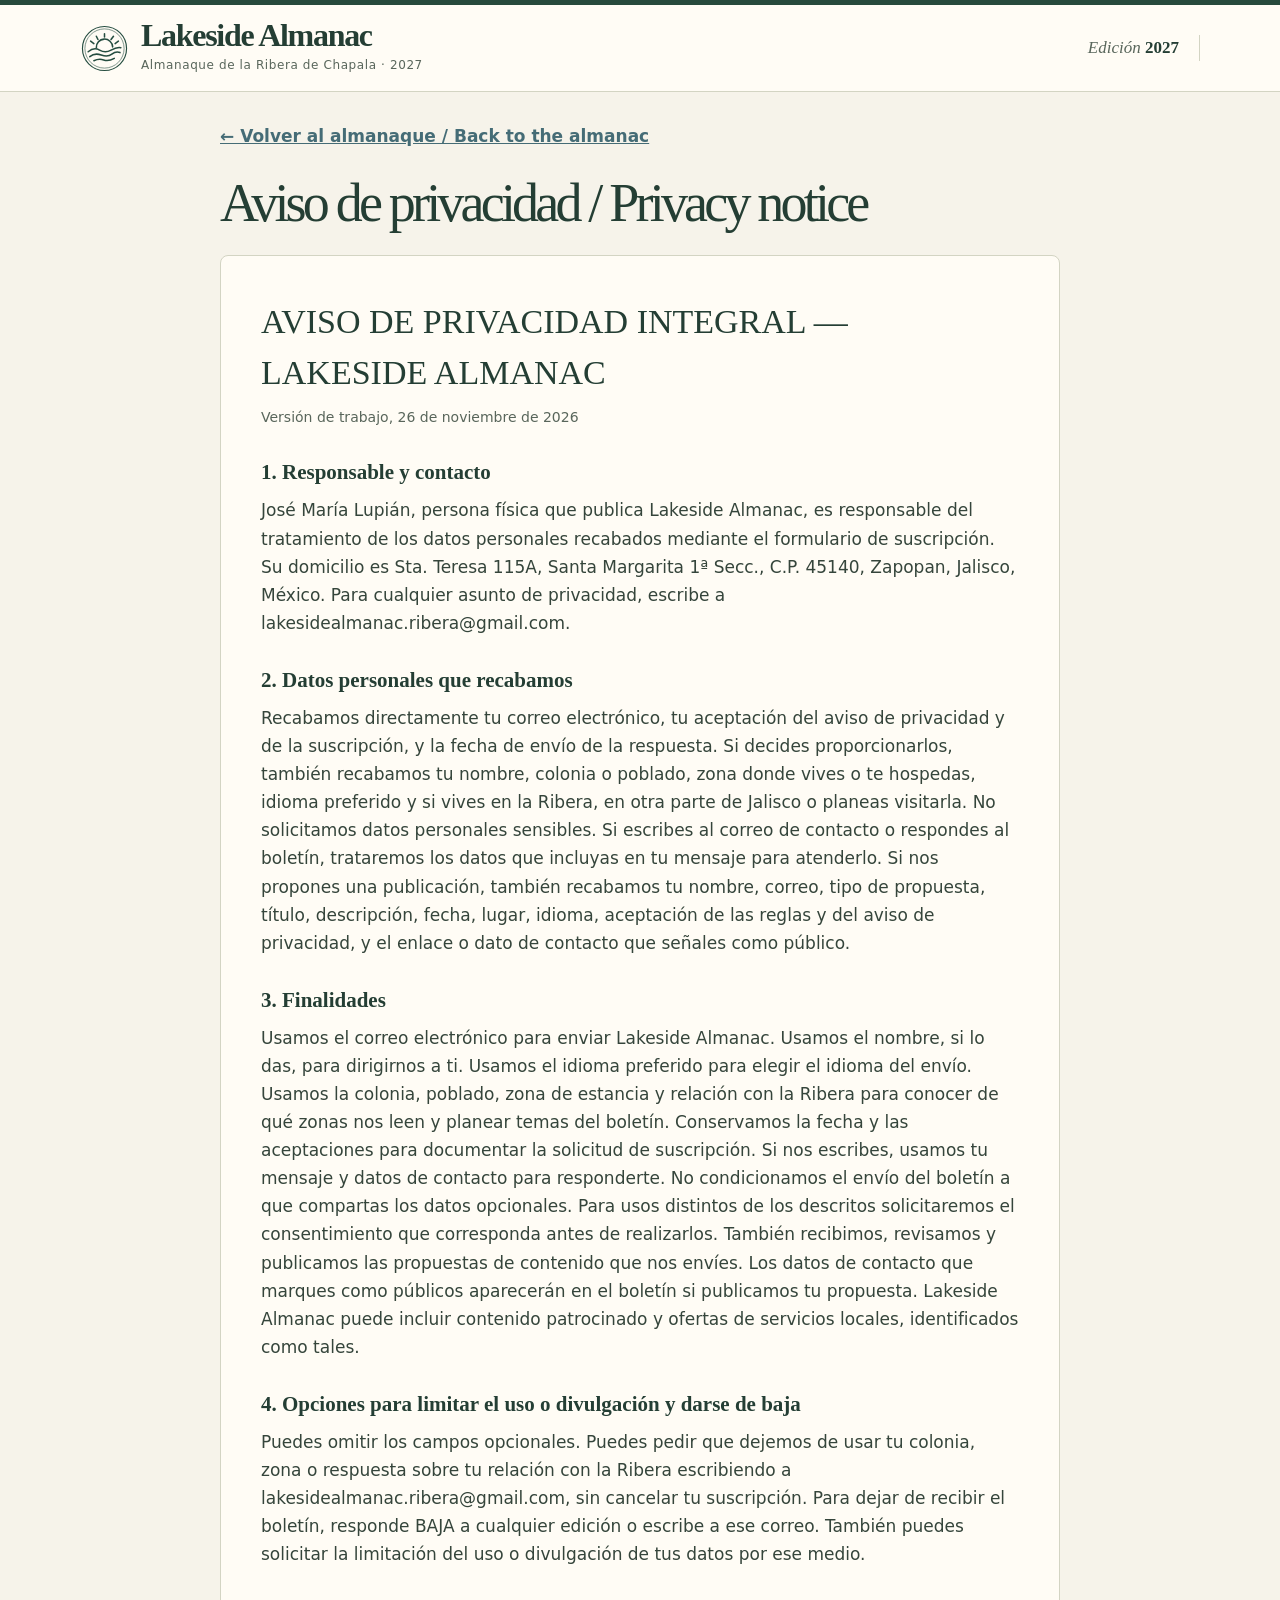
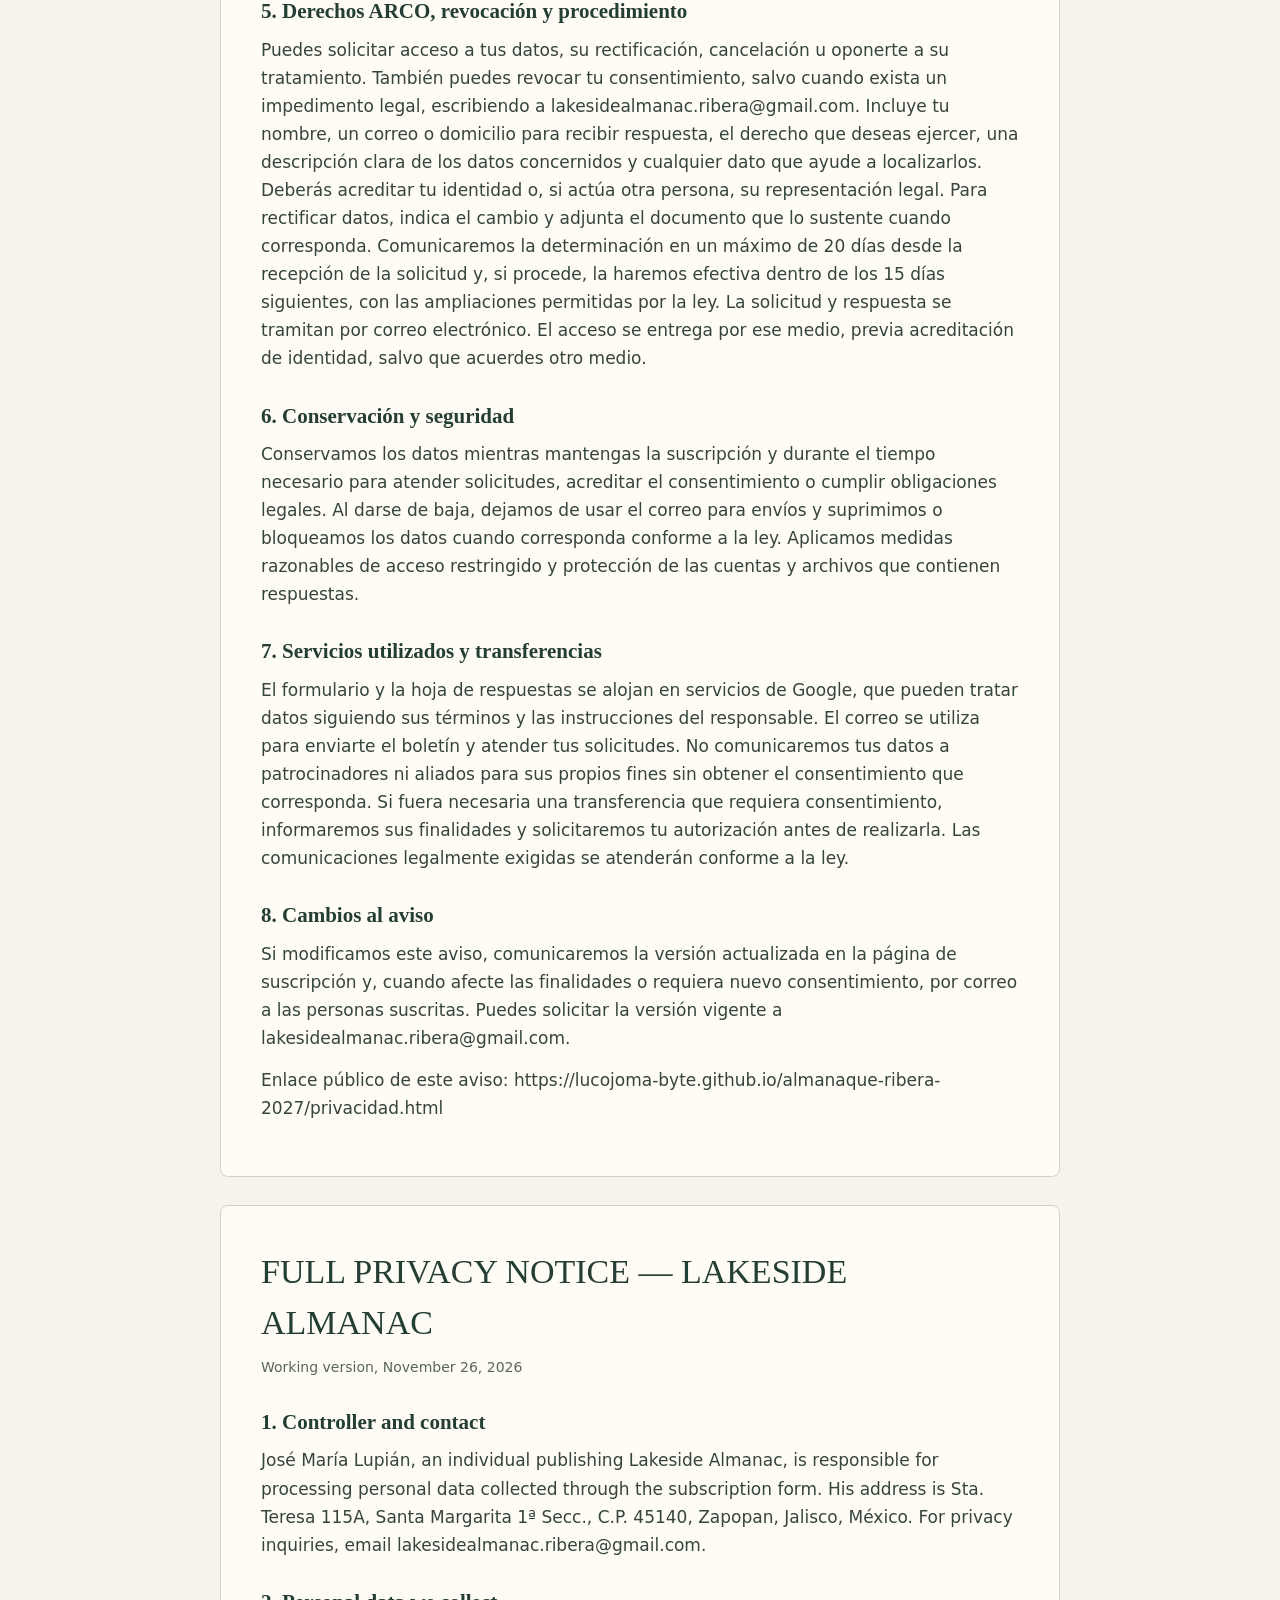
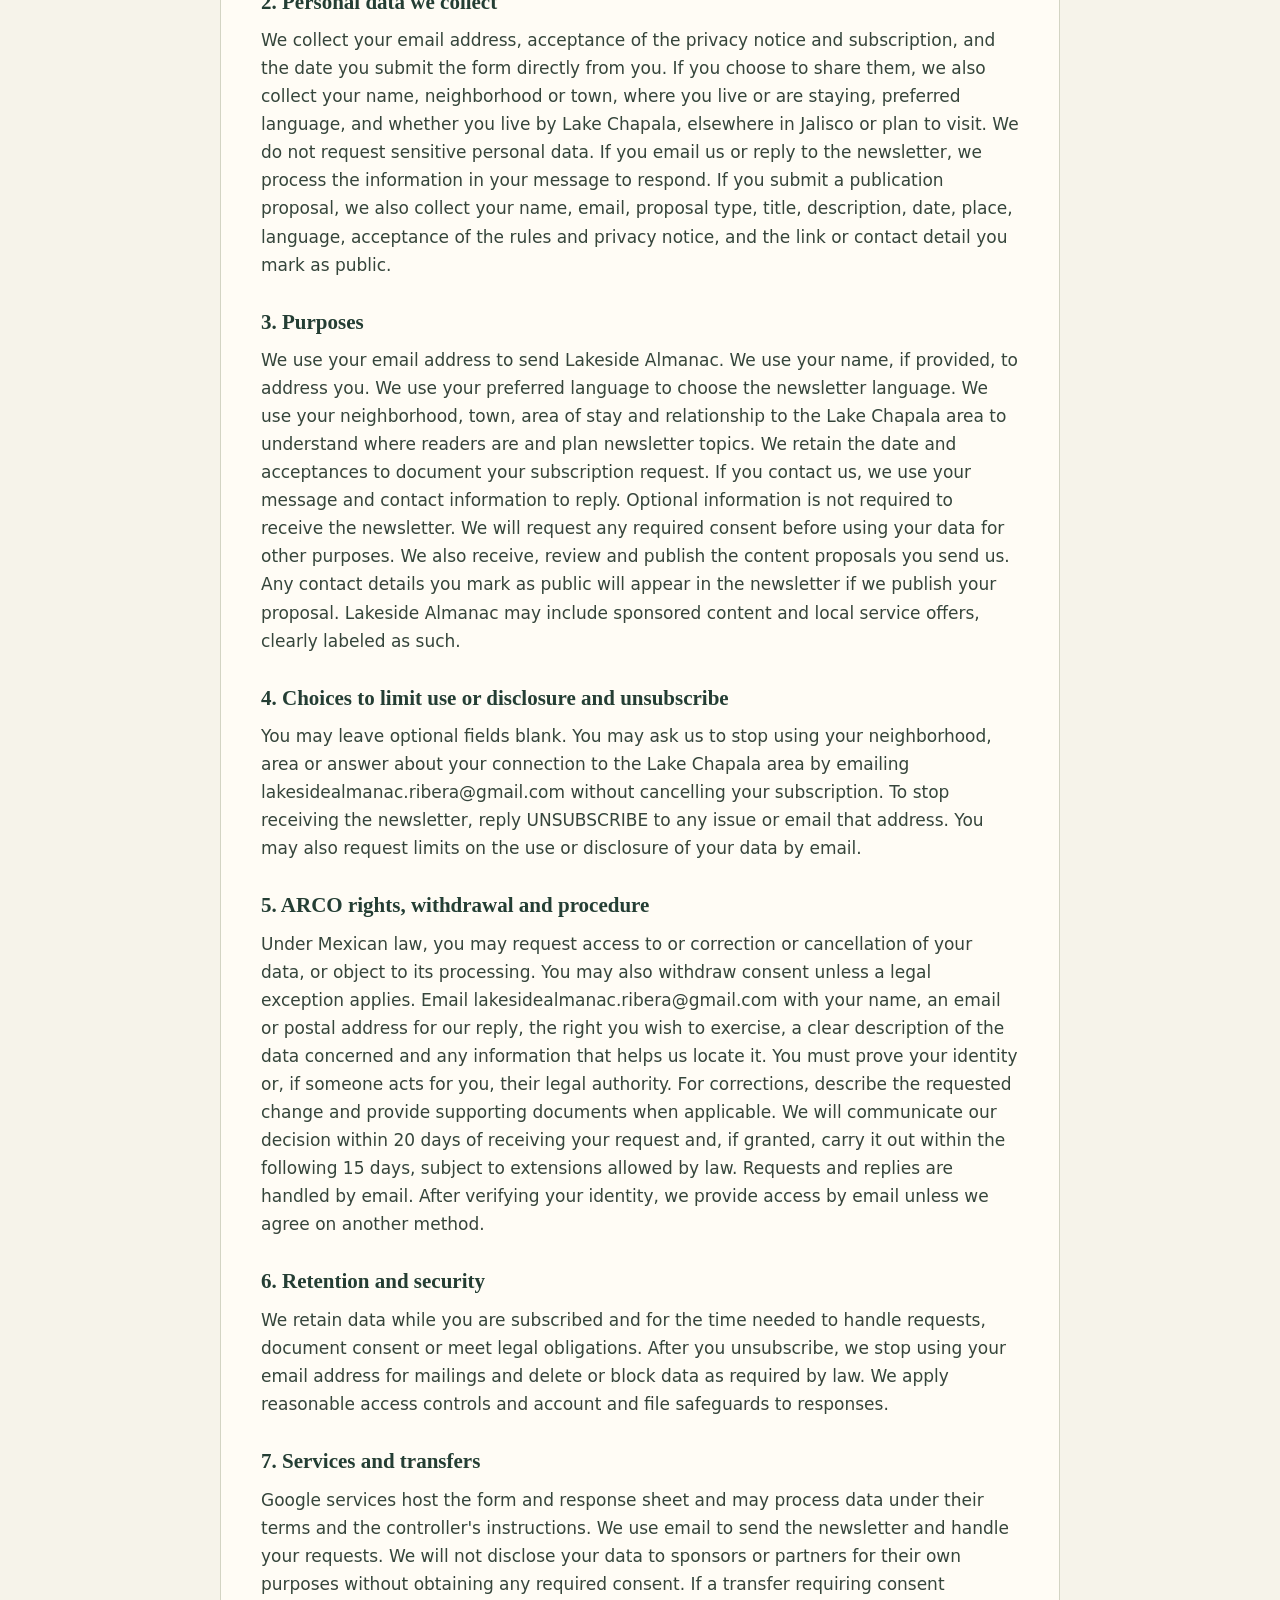
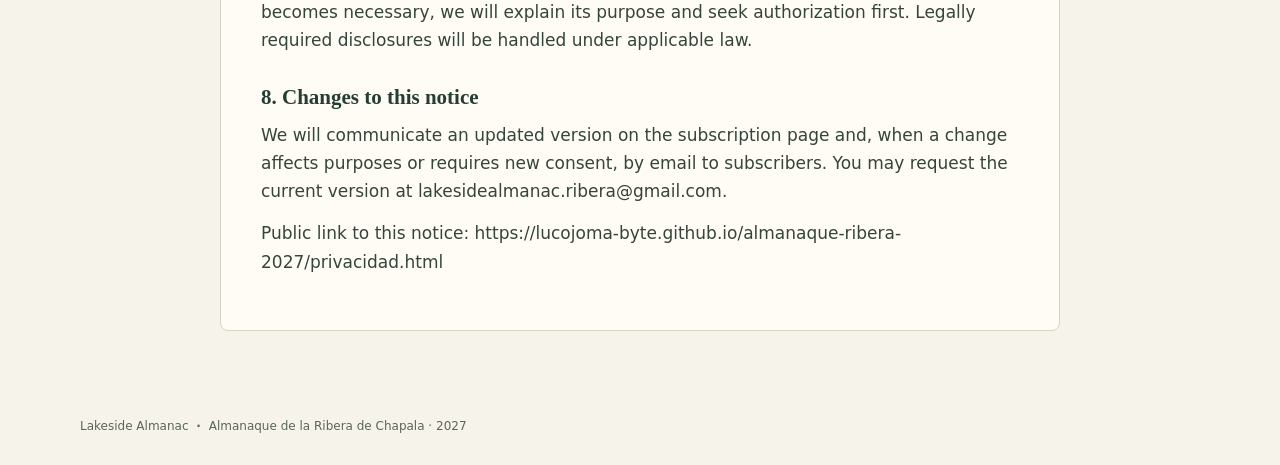
==== commit bbf73cff: "Unificar marca pública como Lakeside Almanac" ====
--- a/public/privacidad.html
+++ b/public/privacidad.html
@@ -4,7 +4,7 @@
 <meta charset="utf-8">
 <meta name="viewport" content="width=device-width,initial-scale=1">
 <meta name="theme-color" content="#21483e">
-<title>Aviso de privacidad · Almanaque Ribera</title>
+<title>Aviso de privacidad · Lakeside Almanac — Almanaque de la Ribera de Chapala · 2027</title>
 <link rel="icon" href="./assets/sello.svg" type="image/svg+xml">
 <link rel="stylesheet" href="./styles.css">
 <style>
@@ -14,7 +14,7 @@
 </head>
 <body>
 <a class="skip" href="#contenido">Ir al aviso</a>
-<header><div class="mast shell"><div class="brand"><img src="./assets/sello.svg" alt="" width="49" height="49"><div><strong>Almanaque Ribera</strong><small>Zapopan y Ribera de Chapala</small></div></div><div class="edition">Edición <b>2027</b></div></div></header>
+<header><div class="mast shell"><div class="brand"><img src="./assets/sello.svg" alt="" width="49" height="49"><div><strong>Lakeside Almanac</strong><small>Almanaque de la Ribera de Chapala · 2027</small></div></div><div class="edition">Edición <b>2027</b></div></div></header>
 <main id="contenido" class="privacy">
 <a class="back" href="./index.html">← Volver al almanaque / Back to the almanac</a>
 <h1>Aviso de privacidad / Privacy notice</h1>
@@ -61,6 +61,6 @@
 <p>Public link to this notice: https://lucojoma-byte.github.io/almanaque-ribera-2027/privacidad.html</p>
 </section>
 </main>
-<footer class="shell"><span>Almanaque Ribera <b>·</b> 2027</span></footer>
+<footer class="shell"><span>Lakeside Almanac <b>·</b> Almanaque de la Ribera de Chapala · 2027</span></footer>
 </body>
 </html>
